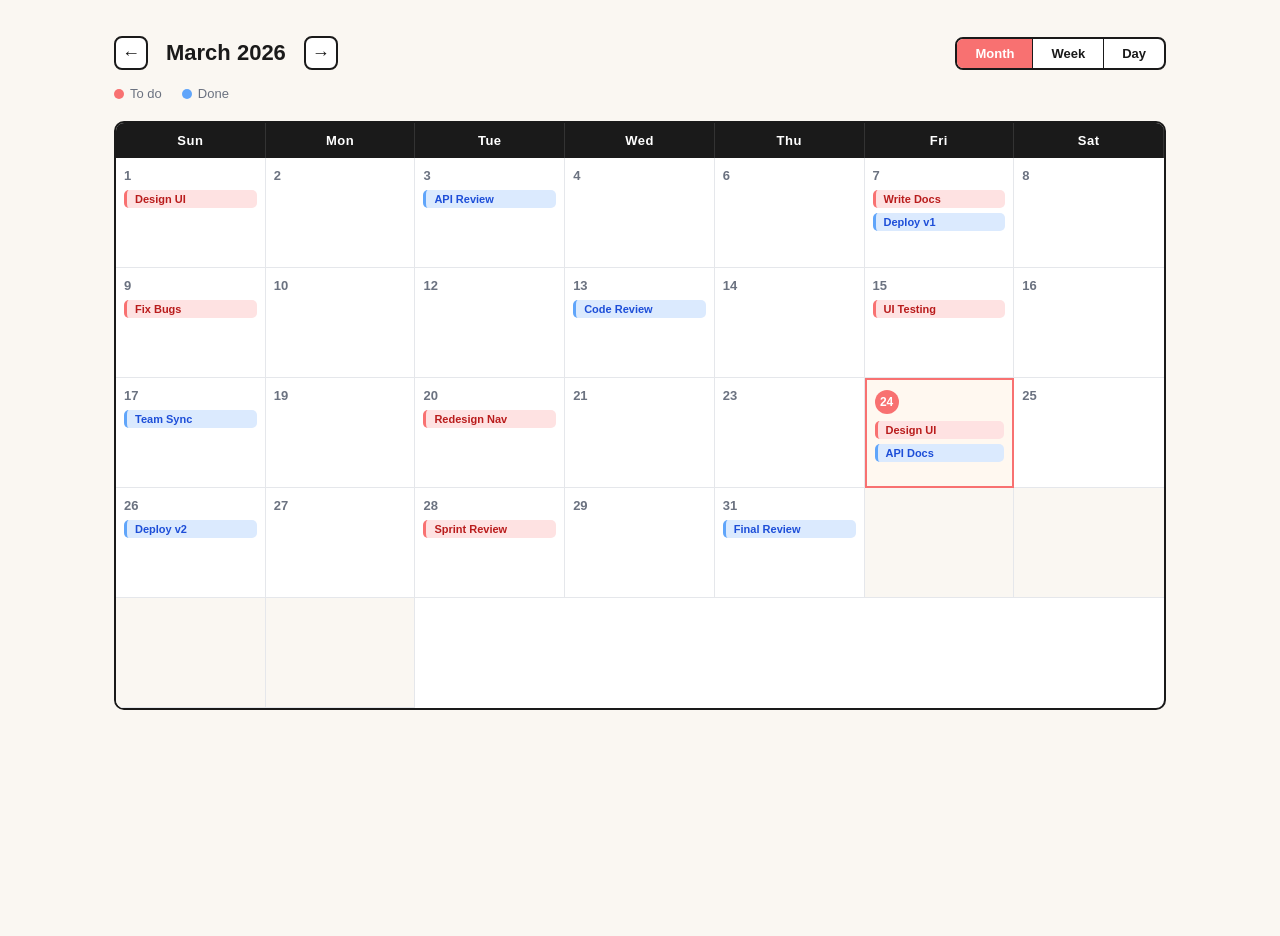
==== pages/calendar.html @ e608277b "added calender page" ====
<!DOCTYPE html>
<html lang="en">
<head>
  <meta charset="UTF-8" />
  <meta name="viewport" content="width=device-width, initial-scale=1.0"/>
  <title>Task Management System - Calendar</title>
  <link rel="stylesheet" href="../css/calendar.css" />
</head>
<body>
  <!-- Page Content -->
  <div class="page-wrapper">

    <!-- Calendar Header -->
    <div class="cal-header">
      <div class="cal-nav">
        <a href="#" class="cal-arrow">&#8592;</a>
        <h2 class="cal-month">March 2026</h2>
        <a href="#" class="cal-arrow">&#8594;</a>
      </div>
      <div class="cal-view-tabs">
        <a href="#" class="view-tab active">Month</a>
        <a href="#" class="view-tab">Week</a>
        <a href="#" class="view-tab">Day</a>
      </div>
    </div>

    <!-- Legend -->
    <div class="legend">
      <span class="legend-item"><span class="dot dot-pink"></span> To do</span>
      <span class="legend-item"><span class="dot dot-blue"></span> Done</span>
    </div>

    <!-- Calendar Grid -->
    <div class="calendar">

      <!-- Day Labels -->
      <div class="day-label">Sun</div>
      <div class="day-label">Mon</div>
      <div class="day-label">Tue</div>
      <div class="day-label">Wed</div>
      <div class="day-label">Thu</div>
      <div class="day-label">Fri</div>
      <div class="day-label">Sat</div>

      <div class="day-cell">
        <span class="day-num">1</span>
        <a  class="task-chip chip-pink">Design UI</a>
      </div>
      <div class="day-cell">
        <span class="day-num">2</span>
      </div>
      <div class="day-cell">
        <span class="day-num">3</span>
        <a  class="task-chip chip-blue">API Review</a>
      </div>
      <div class="day-cell">
        <span class="day-num">4</span>
      </div>
      <div class="day-cell">
        <span class="day-num">6</span>
      </div>
      <div class="day-cell">
        <span class="day-num">7</span>
        <a  class="task-chip chip-pink">Write Docs</a>
        <a  class="task-chip chip-blue">Deploy v1</a>
      </div>

      <div class="day-cell">
        <span class="day-num">8</span>
      </div>
      <div class="day-cell">
        <span class="day-num">9</span>
        <a  class="task-chip chip-pink">Fix Bugs</a>
      </div>
      <div class="day-cell">
        <span class="day-num">10</span>
      </div>
   
      <div class="day-cell">
        <span class="day-num">12</span>
      </div>
      <div class="day-cell">
        <span class="day-num">13</span>
        <a  class="task-chip chip-blue">Code Review</a>
      </div>
      <div class="day-cell">
        <span class="day-num">14</span>
      </div>

      <!-- Week 3 -->
      <div class="day-cell">
        <span class="day-num">15</span>
        <a  class="task-chip chip-pink">UI Testing</a>
      </div>
      <div class="day-cell">
        <span class="day-num">16</span>
      </div>
      <div class="day-cell">
        <span class="day-num">17</span>
        <a  class="task-chip chip-blue">Team Sync</a>
      </div>
   
      <div class="day-cell">
        <span class="day-num">19</span>
      </div>
      <div class="day-cell">
        <span class="day-num">20</span>
        <a  class="task-chip chip-pink">Redesign Nav</a>
      </div>
      <div class="day-cell">
        <span class="day-num">21</span>
      </div>

      <div class="day-cell">
        <span class="day-num">23</span>
      </div>
      <div class="day-cell today">
        <span class="day-num today-num">24</span>
        <a  class="task-chip chip-pink">Design UI</a>
        <a  class="task-chip chip-blue">API Docs</a>
      </div>
      <div class="day-cell">
        <span class="day-num">25</span>
      </div>
      <div class="day-cell">
        <span class="day-num">26</span>
        <a  class="task-chip chip-blue">Deploy v2</a>
      </div>
      <div class="day-cell">
        <span class="day-num">27</span>
      </div>
      <div class="day-cell">
        <span class="day-num">28</span>
        <a  class="task-chip chip-pink">Sprint Review</a>
      </div>

      <!-- Week 5 -->
      <div class="day-cell">
        <span class="day-num">29</span>
      </div>
      <div class="day-cell">
        <span class="day-num">31</span>
        <a  class="task-chip chip-blue">Final Review</a>
      </div>
      <!-- Empty cells to complete the 7-col grid -->
      <div class="day-cell empty"></div>
      <div class="day-cell empty"></div>
      <div class="day-cell empty"></div>
      <div class="day-cell empty"></div>

    </div>
    <!-- End Calendar Grid -->

  </div>
  <!-- End Page Wrapper -->

</body>
</html>
---- css/calendar.css ----
/* ===== Reset ===== */
*, *::before, *::after {
  box-sizing: border-box;
  margin: 0;
  padding: 0;
}

:root {
  --bg:           #faf7f2;
  --card-bg:      #ffffff;
  --border-dark:  #1a1a1a;
  --border-light: #e5e7eb;
  --pink:         #f87171;
  --pink-light:   #fee2e2;
  --blue:         #60a5fa;
  --blue-light:   #dbeafe;
  --yellow:       #fbbf24;
  --yellow-light: #fef9c3;
  --text:         #1a1a1a;
  --text-muted:   #6b7280;
  --radius:       10px;
}

body {
  font-family: \'Segoe UI\', sans-serif;
  background: var(--bg);
  color: var(--text);
  min-height: 100vh;
}

/* ===== Top Nav (matches dashboard) ===== */
.topnav {
  display: flex;
  align-items: center;
  justify-content: space-between;
  padding: 18px 40px;
  background: var(--bg);
  border-bottom: 2px solid var(--border-dark);
}

.nav-title {
  font-size: 22px;
  font-weight: 800;
  color: var(--text);
}

.nav-actions {
  display: flex;
  align-items: center;
  gap: 16px;
}

.btn-add {
  background: var(--blue);
  color: #fff;
  padding: 9px 22px;
  border-radius: 8px;
  font-size: 14px;
  font-weight: 600;
  text-decoration: none;
  border: 2px solid var(--border-dark);
  transition: opacity 0.2s;
}
.btn-add:hover { opacity: 0.85; }

.btn-signout {
  font-size: 14px;
  font-weight: 500;
  color: var(--text);
  text-decoration: none;
}
.btn-signout:hover { text-decoration: underline; }

/* ===== Tab Bar (matches dashboard List/Board) ===== */
.tab-bar {
  display: flex;
  gap: 0;
  padding: 0 40px;
  background: var(--bg);
  border-bottom: 2px solid var(--border-dark);
}

.tab {
  padding: 12px 22px;
  font-size: 14px;
  font-weight: 600;
  color: var(--text);
  text-decoration: none;
  border-right: 1px solid var(--border-light);
  transition: background 0.15s;
}
.tab:hover { background: #f0ebe3; }
.tab.active {
  background: var(--pink);
  color: #fff;
}

/* ===== Page Wrapper ===== */
.page-wrapper {
  max-width: 1100px;
  margin: 36px auto;
  padding: 0 24px;
}

/* ===== Calendar Header ===== */
.cal-header {
  display: flex;
  align-items: center;
  justify-content: space-between;
  margin-bottom: 16px;
  flex-wrap: wrap;
  gap: 12px;
}

.cal-nav {
  display: flex;
  align-items: center;
  gap: 18px;
}

.cal-month {
  font-size: 22px;
  font-weight: 800;
}

.cal-arrow {
  font-size: 18px;
  color: var(--text);
  text-decoration: none;
  width: 34px; height: 34px;
  border: 2px solid var(--border-dark);
  border-radius: 8px;
  display: flex; align-items: center; justify-content: center;
  background: var(--card-bg);
  transition: background 0.15s;
}
.cal-arrow:hover { background: var(--pink-light); }

.cal-view-tabs {
  display: flex;
  border: 2px solid var(--border-dark);
  border-radius: 8px;
  overflow: hidden;
  background: var(--card-bg);
}
.view-tab {
  padding: 7px 18px;
  font-size: 13px;
  font-weight: 600;
  color: var(--text);
  text-decoration: none;
  border-right: 1px solid var(--border-dark);
  transition: background 0.15s;
}
.view-tab:last-child { border-right: none; }
.view-tab:hover { background: #f0ebe3; }
.view-tab.active {
  background: var(--pink);
  color: #fff;
}

/* ===== Legend ===== */
.legend {
  display: flex;
  gap: 20px;
  margin-bottom: 20px;
}
.legend-item {
  display: flex;
  align-items: center;
  gap: 6px;
  font-size: 13px;
  color: var(--text-muted);
  font-weight: 500;
}
.dot {
  width: 10px; height: 10px;
  border-radius: 50%;
  display: inline-block;
}
.dot-pink   { background: var(--pink); }
.dot-blue   { background: var(--blue); }
.dot-yellow { background: var(--yellow); }

/* ===== Calendar Grid ===== */
.calendar {
  display: grid;
  grid-template-columns: repeat(7, 1fr);
  border: 2px solid var(--border-dark);
  border-radius: var(--radius);
  overflow: hidden;
  background: var(--card-bg);
}

/* Day labels row */
.day-label {
  background: var(--text);
  color: #fff;
  text-align: center;
  padding: 10px 0;
  font-size: 13px;
  font-weight: 700;
  letter-spacing: 0.5px;
  border-right: 1px solid #333;
}
.day-label:last-child { border-right: none; }

/* Day cells */
.day-cell {
  min-height: 110px;
  padding: 10px 8px 8px;
  border-right: 1px solid var(--border-light);
  border-bottom: 1px solid var(--border-light);
  display: flex;
  flex-direction: column;
  gap: 5px;
  background: var(--card-bg);
  transition: background 0.15s;
}
.day-cell:hover { background: #fdf4ed; }
.day-cell:nth-child(7n) { border-right: none; }
.day-cell.empty { background: #faf7f2; }

.day-num {
  font-size: 13px;
  font-weight: 700;
  color: var(--text-muted);
  margin-bottom: 2px;
}

/* Today highlight */
.day-cell.today {
  background: #fff8f0;
  border: 2px solid var(--pink);
  border-radius: 0;
  position: relative;
}
.today-num {
  background: var(--pink);
  color: #fff !important;
  width: 24px; height: 24px;
  border-radius: 50%;
  display: flex !important;
  align-items: center;
  justify-content: center;
  font-size: 12px !important;
}

/* ===== Task Chips ===== */
.task-chip {
  display: block;
  font-size: 11px;
  font-weight: 600;
  padding: 3px 8px;
  border-radius: 5px;
  text-decoration: none;
  white-space: nowrap;
  overflow: hidden;
  text-overflow: ellipsis;
  border-left: 3px solid transparent;
  transition: opacity 0.15s;
}
.task-chip:hover { opacity: 0.75; }

.chip-pink {
  background: var(--pink-light);
  color: #b91c1c;
  border-left-color: var(--pink);
}
.chip-blue {
  background: var(--blue-light);
  color: #1d4ed8;
  border-left-color: var(--blue);
}
.chip-yellow {
  background: var(--yellow-light);
  color: #92400e;
  border-left-color: var(--yellow);
}
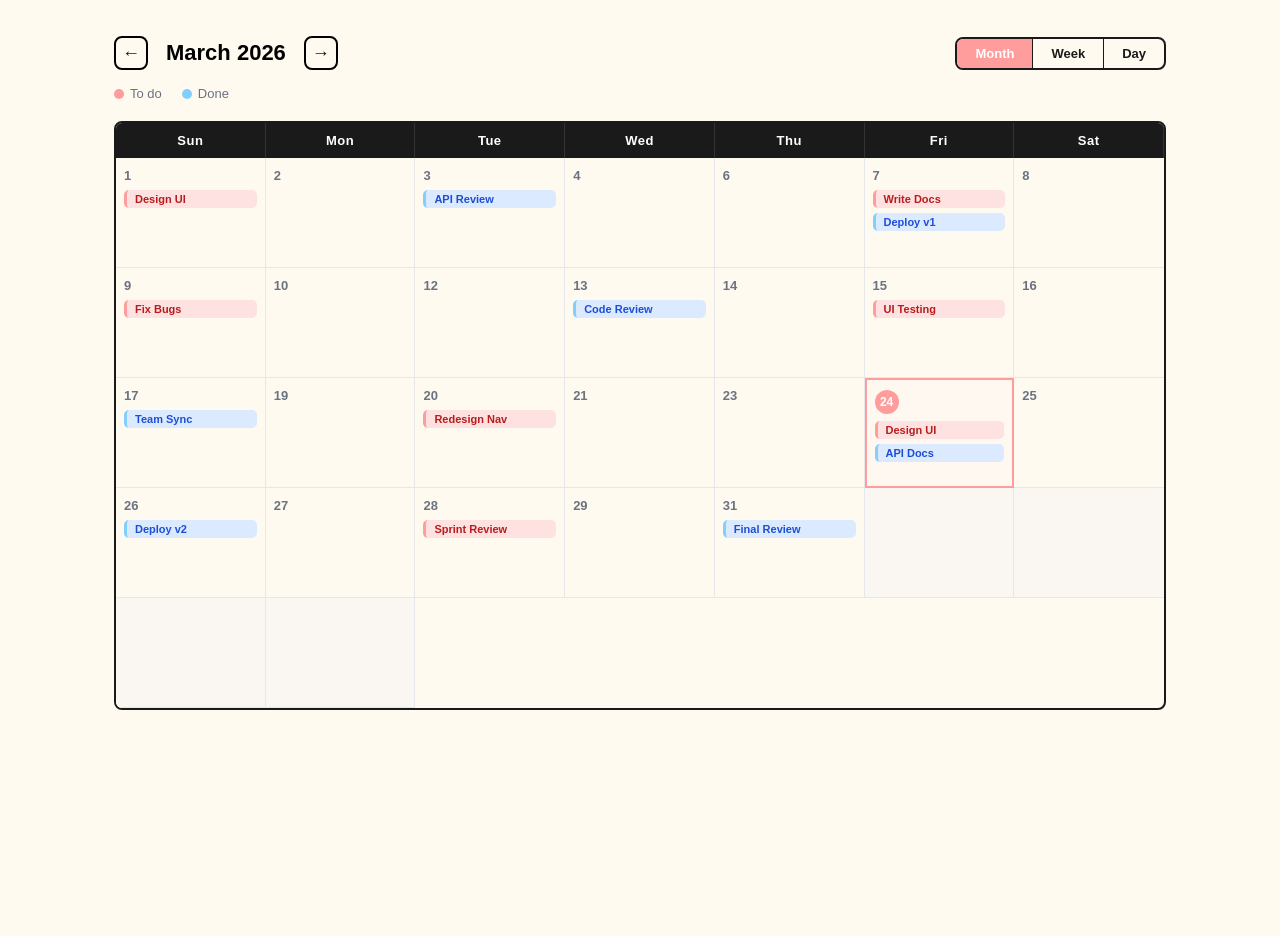
==== commit ff154bd8: "Refactor dashboard and user authentication pages; add reports and team management features - Updated" ====
--- a/pages/calendar.html
+++ b/pages/calendar.html
@@ -1,158 +1,156 @@
-<!DOCTYPE html>
+<!doctype html>
 <html lang="en">
-<head>
-  <meta charset="UTF-8" />
-  <meta name="viewport" content="width=device-width, initial-scale=1.0"/>
-  <title>Task Management System - Calendar</title>
-  <link rel="stylesheet" href="../css/calendar.css" />
-</head>
-<body>
-  <!-- Page Content -->
-  <div class="page-wrapper">
-
-    <!-- Calendar Header -->
-    <div class="cal-header">
-      <div class="cal-nav">
-        <a href="#" class="cal-arrow">&#8592;</a>
-        <h2 class="cal-month">March 2026</h2>
-        <a href="#" class="cal-arrow">&#8594;</a>
-      </div>
-      <div class="cal-view-tabs">
-        <a href="#" class="view-tab active">Month</a>
-        <a href="#" class="view-tab">Week</a>
-        <a href="#" class="view-tab">Day</a>
-      </div>
-    </div>
-
-    <!-- Legend -->
-    <div class="legend">
-      <span class="legend-item"><span class="dot dot-pink"></span> To do</span>
-      <span class="legend-item"><span class="dot dot-blue"></span> Done</span>
-    </div>
-
-    <!-- Calendar Grid -->
-    <div class="calendar">
-
-      <!-- Day Labels -->
-      <div class="day-label">Sun</div>
-      <div class="day-label">Mon</div>
-      <div class="day-label">Tue</div>
-      <div class="day-label">Wed</div>
-      <div class="day-label">Thu</div>
-      <div class="day-label">Fri</div>
-      <div class="day-label">Sat</div>
-
-      <div class="day-cell">
-        <span class="day-num">1</span>
-        <a  class="task-chip chip-pink">Design UI</a>
-      </div>
-      <div class="day-cell">
-        <span class="day-num">2</span>
-      </div>
-      <div class="day-cell">
-        <span class="day-num">3</span>
-        <a  class="task-chip chip-blue">API Review</a>
-      </div>
-      <div class="day-cell">
-        <span class="day-num">4</span>
-      </div>
-      <div class="day-cell">
-        <span class="day-num">6</span>
-      </div>
-      <div class="day-cell">
-        <span class="day-num">7</span>
-        <a  class="task-chip chip-pink">Write Docs</a>
-        <a  class="task-chip chip-blue">Deploy v1</a>
+  <head>
+    <meta charset="UTF-8" />
+    <meta name="viewport" content="width=device-width, initial-scale=1.0" />
+    <title>Calendar</title>
+    <link rel="stylesheet" href="../css/calendar.css" />
+    <link rel="stylesheet" href="../css/main.css" />
+  </head>
+  <body>
+    <!-- Page Content -->
+    <div class="page-wrapper">
+      <!-- Calendar Header -->
+      <div class="cal-header">
+        <div class="cal-nav">
+          <a href="#" class="cal-arrow">&#8592;</a>
+          <h2 class="cal-month">March 2026</h2>
+          <a href="#" class="cal-arrow">&#8594;</a>
+        </div>
+        <div class="cal-view-tabs">
+          <a href="#" class="view-tab active">Month</a>
+          <a href="#" class="view-tab">Week</a>
+          <a href="#" class="view-tab">Day</a>
+        </div>
       </div>
 
-      <div class="day-cell">
-        <span class="day-num">8</span>
-      </div>
-      <div class="day-cell">
-        <span class="day-num">9</span>
-        <a  class="task-chip chip-pink">Fix Bugs</a>
-      </div>
-      <div class="day-cell">
-        <span class="day-num">10</span>
-      </div>
-   
-      <div class="day-cell">
-        <span class="day-num">12</span>
-      </div>
-      <div class="day-cell">
-        <span class="day-num">13</span>
-        <a  class="task-chip chip-blue">Code Review</a>
-      </div>
-      <div class="day-cell">
-        <span class="day-num">14</span>
+      <!-- Legend -->
+      <div class="legend">
+        <span class="legend-item"
+          ><span class="dot dot-pink"></span> To do</span
+        >
+        <span class="legend-item"><span class="dot dot-blue"></span> Done</span>
       </div>
 
-      <!-- Week 3 -->
-      <div class="day-cell">
-        <span class="day-num">15</span>
-        <a  class="task-chip chip-pink">UI Testing</a>
+      <!-- Calendar Grid -->
+      <div class="calendar">
+        <!-- Day Labels -->
+        <div class="day-label">Sun</div>
+        <div class="day-label">Mon</div>
+        <div class="day-label">Tue</div>
+        <div class="day-label">Wed</div>
+        <div class="day-label">Thu</div>
+        <div class="day-label">Fri</div>
+        <div class="day-label">Sat</div>
+
+        <div class="day-cell">
+          <span class="day-num">1</span>
+          <a class="task-chip chip-pink">Design UI</a>
+        </div>
+        <div class="day-cell">
+          <span class="day-num">2</span>
+        </div>
+        <div class="day-cell">
+          <span class="day-num">3</span>
+          <a class="task-chip chip-blue">API Review</a>
+        </div>
+        <div class="day-cell">
+          <span class="day-num">4</span>
+        </div>
+        <div class="day-cell">
+          <span class="day-num">6</span>
+        </div>
+        <div class="day-cell">
+          <span class="day-num">7</span>
+          <a class="task-chip chip-pink">Write Docs</a>
+          <a class="task-chip chip-blue">Deploy v1</a>
+        </div>
+
+        <div class="day-cell">
+          <span class="day-num">8</span>
+        </div>
+        <div class="day-cell">
+          <span class="day-num">9</span>
+          <a class="task-chip chip-pink">Fix Bugs</a>
+        </div>
+        <div class="day-cell">
+          <span class="day-num">10</span>
+        </div>
+
+        <div class="day-cell">
+          <span class="day-num">12</span>
+        </div>
+        <div class="day-cell">
+          <span class="day-num">13</span>
+          <a class="task-chip chip-blue">Code Review</a>
+        </div>
+        <div class="day-cell">
+          <span class="day-num">14</span>
+        </div>
+
+        <!-- Week 3 -->
+        <div class="day-cell">
+          <span class="day-num">15</span>
+          <a class="task-chip chip-pink">UI Testing</a>
+        </div>
+        <div class="day-cell">
+          <span class="day-num">16</span>
+        </div>
+        <div class="day-cell">
+          <span class="day-num">17</span>
+          <a class="task-chip chip-blue">Team Sync</a>
+        </div>
+
+        <div class="day-cell">
+          <span class="day-num">19</span>
+        </div>
+        <div class="day-cell">
+          <span class="day-num">20</span>
+          <a class="task-chip chip-pink">Redesign Nav</a>
+        </div>
+        <div class="day-cell">
+          <span class="day-num">21</span>
+        </div>
+
+        <div class="day-cell">
+          <span class="day-num">23</span>
+        </div>
+        <div class="day-cell today">
+          <span class="day-num today-num">24</span>
+          <a class="task-chip chip-pink">Design UI</a>
+          <a class="task-chip chip-blue">API Docs</a>
+        </div>
+        <div class="day-cell">
+          <span class="day-num">25</span>
+        </div>
+        <div class="day-cell">
+          <span class="day-num">26</span>
+          <a class="task-chip chip-blue">Deploy v2</a>
+        </div>
+        <div class="day-cell">
+          <span class="day-num">27</span>
+        </div>
+        <div class="day-cell">
+          <span class="day-num">28</span>
+          <a class="task-chip chip-pink">Sprint Review</a>
+        </div>
+
+        <!-- Week 5 -->
+        <div class="day-cell">
+          <span class="day-num">29</span>
+        </div>
+        <div class="day-cell">
+          <span class="day-num">31</span>
+          <a class="task-chip chip-blue">Final Review</a>
+        </div>
+        <!-- Empty cells to complete the 7-col grid -->
+        <div class="day-cell empty"></div>
+        <div class="day-cell empty"></div>
+        <div class="day-cell empty"></div>
+        <div class="day-cell empty"></div>
       </div>
-      <div class="day-cell">
-        <span class="day-num">16</span>
-      </div>
-      <div class="day-cell">
-        <span class="day-num">17</span>
-        <a  class="task-chip chip-blue">Team Sync</a>
-      </div>
-   
-      <div class="day-cell">
-        <span class="day-num">19</span>
-      </div>
-      <div class="day-cell">
-        <span class="day-num">20</span>
-        <a  class="task-chip chip-pink">Redesign Nav</a>
-      </div>
-      <div class="day-cell">
-        <span class="day-num">21</span>
-      </div>
-
-      <div class="day-cell">
-        <span class="day-num">23</span>
-      </div>
-      <div class="day-cell today">
-        <span class="day-num today-num">24</span>
-        <a  class="task-chip chip-pink">Design UI</a>
-        <a  class="task-chip chip-blue">API Docs</a>
-      </div>
-      <div class="day-cell">
-        <span class="day-num">25</span>
-      </div>
-      <div class="day-cell">
-        <span class="day-num">26</span>
-        <a  class="task-chip chip-blue">Deploy v2</a>
-      </div>
-      <div class="day-cell">
-        <span class="day-num">27</span>
-      </div>
-      <div class="day-cell">
-        <span class="day-num">28</span>
-        <a  class="task-chip chip-pink">Sprint Review</a>
-      </div>
-
-      <!-- Week 5 -->
-      <div class="day-cell">
-        <span class="day-num">29</span>
-      </div>
-      <div class="day-cell">
-        <span class="day-num">31</span>
-        <a  class="task-chip chip-blue">Final Review</a>
-      </div>
-      <!-- Empty cells to complete the 7-col grid -->
-      <div class="day-cell empty"></div>
-      <div class="day-cell empty"></div>
-      <div class="day-cell empty"></div>
-      <div class="day-cell empty"></div>
-
+      <!-- End Calendar Grid -->
     </div>
-    <!-- End Calendar Grid -->
-
-  </div>
-  <!-- End Page Wrapper -->
-
-</body>
-</html>+    <!-- End Page Wrapper -->
+  </body>
+</html>
--- a/css/calendar.css
+++ b/css/calendar.css
@@ -1,100 +1,3 @@
-/* ===== Reset ===== */
-*, *::before, *::after {
-  box-sizing: border-box;
-  margin: 0;
-  padding: 0;
-}
-
-:root {
-  --bg:           #faf7f2;
-  --card-bg:      #ffffff;
-  --border-dark:  #1a1a1a;
-  --border-light: #e5e7eb;
-  --pink:         #f87171;
-  --pink-light:   #fee2e2;
-  --blue:         #60a5fa;
-  --blue-light:   #dbeafe;
-  --yellow:       #fbbf24;
-  --yellow-light: #fef9c3;
-  --text:         #1a1a1a;
-  --text-muted:   #6b7280;
-  --radius:       10px;
-}
-
-body {
-  font-family: \'Segoe UI\', sans-serif;
-  background: var(--bg);
-  color: var(--text);
-  min-height: 100vh;
-}
-
-/* ===== Top Nav (matches dashboard) ===== */
-.topnav {
-  display: flex;
-  align-items: center;
-  justify-content: space-between;
-  padding: 18px 40px;
-  background: var(--bg);
-  border-bottom: 2px solid var(--border-dark);
-}
-
-.nav-title {
-  font-size: 22px;
-  font-weight: 800;
-  color: var(--text);
-}
-
-.nav-actions {
-  display: flex;
-  align-items: center;
-  gap: 16px;
-}
-
-.btn-add {
-  background: var(--blue);
-  color: #fff;
-  padding: 9px 22px;
-  border-radius: 8px;
-  font-size: 14px;
-  font-weight: 600;
-  text-decoration: none;
-  border: 2px solid var(--border-dark);
-  transition: opacity 0.2s;
-}
-.btn-add:hover { opacity: 0.85; }
-
-.btn-signout {
-  font-size: 14px;
-  font-weight: 500;
-  color: var(--text);
-  text-decoration: none;
-}
-.btn-signout:hover { text-decoration: underline; }
-
-/* ===== Tab Bar (matches dashboard List/Board) ===== */
-.tab-bar {
-  display: flex;
-  gap: 0;
-  padding: 0 40px;
-  background: var(--bg);
-  border-bottom: 2px solid var(--border-dark);
-}
-
-.tab {
-  padding: 12px 22px;
-  font-size: 14px;
-  font-weight: 600;
-  color: var(--text);
-  text-decoration: none;
-  border-right: 1px solid var(--border-light);
-  transition: background 0.15s;
-}
-.tab:hover { background: #f0ebe3; }
-.tab.active {
-  background: var(--pink);
-  color: #fff;
-}
-
 /* ===== Page Wrapper ===== */
 .page-wrapper {
   max-width: 1100px;
@@ -128,20 +31,20 @@
   color: var(--text);
   text-decoration: none;
   width: 34px; height: 34px;
-  border: 2px solid var(--border-dark);
+  border: 2px solid var(--black);
   border-radius: 8px;
   display: flex; align-items: center; justify-content: center;
-  background: var(--card-bg);
+  background: var(--beige);
   transition: background 0.15s;
 }
-.cal-arrow:hover { background: var(--pink-light); }
+.cal-arrow:hover { background: var(--pink); }
 
 .cal-view-tabs {
   display: flex;
   border: 2px solid var(--border-dark);
   border-radius: 8px;
   overflow: hidden;
-  background: var(--card-bg);
+  background: var(--beige);
 }
 .view-tab {
   padding: 7px 18px;
@@ -187,9 +90,9 @@
   display: grid;
   grid-template-columns: repeat(7, 1fr);
   border: 2px solid var(--border-dark);
-  border-radius: var(--radius);
+  border-radius: var(--radius-8);
   overflow: hidden;
-  background: var(--card-bg);
+  background: var(--beige);
 }
 
 /* Day labels row */
@@ -214,7 +117,7 @@
   display: flex;
   flex-direction: column;
   gap: 5px;
-  background: var(--card-bg);
+  background: var(--beige);
   transition: background 0.15s;
 }
 .day-cell:hover { background: #fdf4ed; }
@@ -272,8 +175,3 @@
   color: #1d4ed8;
   border-left-color: var(--blue);
 }
-.chip-yellow {
-  background: var(--yellow-light);
-  color: #92400e;
-  border-left-color: var(--yellow);
-}
--- a/css/main.css
+++ b/css/main.css
@@ -0,0 +1,259 @@
+*,
+*::before,
+*::after {
+  box-sizing: border-box;
+  margin: 0;
+  padding: 0;
+}
+
+/* elements inside forms */
+form * {
+  border: none;
+  outline: none;
+  font: inherit;
+  background-color: transparent;
+}
+
+button {
+  border: none;
+  font: inherit;
+  background-color: transparent;
+  cursor: pointer;
+}
+
+ul {
+  list-style: none;
+}
+
+a {
+  text-decoration: none;
+  color: inherit;
+}
+
+img {
+  max-width: 100%;
+}
+
+/* custom properties */
+:root {
+  /* font */
+  --font-family: "Inter", sans-serif;
+  --font-size-24: 24px;
+  --font-size-16: 16px;
+  --font-size-14: 14px;
+
+  /* color */
+  --black: #000;
+  --dark-gray: #504e4e;
+  --blue: #82cfff;
+  --pink: #ff9c9c;
+  --green: #abe5bc;
+  --beige: #fffaf0;
+  --white: #fff;
+  --border-dark: #1a1a1a;
+  --border-light: #e5e7eb;
+  --pink-light: #fee2e2;
+  --blue-light: #dbeafe;
+  --text: #1a1a1a;
+  --text-muted: #6b7280;
+  --gray: #9ca3af;
+  --gray-light: #f3f4f6;
+  --bg: #faf7f2;
+  --card-bg: #ffffff;
+  /* shadow */
+  --green-shadow: 6px 6px 0px var(--green);
+  --blue-shadow: 6px 6px 0px var(--blue);
+  --pink-shadow: 6px 6px 0px var(--pink);
+  --black-shadow: 4px 4px 0px var(--black);
+  --shadow: 0 2px 12px rgba(0, 0, 0, 0.07);
+  /* space */
+  --space-4: 4px;
+  --space-8: 8px;
+  --space-16: 16px;
+  --space-24: 24px;
+  --space-32: 32px;
+  --space-48: 48px;
+
+  /* radius */
+  --radius-8: 8px;
+  --radius-12: 12px;
+
+  /* form elements */
+  --input-height: 45px;
+}
+
+/* general */
+html,
+body {
+  height: 100%;
+}
+
+body {
+  background-color: var(--beige);
+  font-family: var(--font-family);
+}
+
+.max-width-container {
+  /* include padding values */
+  max-width: 1232px;
+  margin-inline: auto;
+  padding-inline: var(--space-16);
+}
+
+/* utility classes */
+.flex {
+  display: flex;
+}
+
+.justify-center {
+  justify-content: center;
+}
+
+.justify-between {
+  justify-content: space-between;
+}
+
+.items-center {
+  align-items: center;
+}
+
+.flex-column {
+  flex-direction: column;
+}
+
+.height-full {
+  height: 100%;
+}
+
+.text-center {
+  text-align: center;
+}
+
+.cursor-pointer {
+  cursor: pointer;
+}
+
+.white-background {
+  background-color: var(--white);
+}
+
+.blue-background {
+  background-color: var(--blue);
+}
+
+.pink-background {
+  background-color: var(--pink);
+}
+
+.green-background {
+  background-color: var(--green);
+}
+
+/* shared style */
+.button {
+  border: 2px solid var(--black);
+  box-shadow: var(--black-shadow);
+  border-radius: var(--radius-8);
+}
+
+.regular-button {
+  font-weight: 600;
+  padding-inline: var(--space-16);
+  height: var(--input-height);
+}
+
+.circle-button {
+  width: 50px;
+  height: 50px;
+  border-radius: 100%;
+  padding: var(--space-8);
+}
+
+.circle {
+  width: 14px;
+  height: 14px;
+  border-radius: 100%;
+}
+
+.form {
+  margin-top: var(--space-32);
+}
+
+.label {
+  font-weight: 600;
+  font-size: var(--font-size-16);
+  /* to apply margins for inline labels */
+  display: inline-block;
+  margin-top: var(--space-16);
+}
+
+.label:first-child {
+  margin-top: 0;
+}
+
+.secondary-label {
+  display: block;
+  font-weight: 500;
+  font-size: var(--font-size-14);
+  margin-top: var(--space-16);
+}
+
+.input,
+.textarea-input,
+.status-select {
+  border: 2px solid var(--black);
+  border-radius: var(--radius-8);
+  width: 100%;
+  padding: var(--space-16);
+  margin-top: var(--space-16);
+}
+
+.input,
+.status-select {
+  height: var(--input-height);
+}
+
+.textarea-input {
+  resize: none;
+}
+
+.status-select .arrow-icon {
+  transform: rotate(270deg);
+  /* move to top to fix alignment */
+  margin-bottom: var(--space-8);
+}
+
+.status-dropdown {
+  border: 2px solid var(--black);
+  border-radius: var(--radius-8);
+  margin-top: var(--space-4);
+  padding: var(--space-16);
+  /* add space between items */
+  display: flex;
+  flex-direction: column;
+  gap: var(--space-16);
+}
+
+.status-dropdown.hide {
+  display: none;
+}
+
+.status-dropdown .radio-label {
+  display: flex;
+  align-items: center;
+  gap: var(--space-8);
+  cursor: pointer;
+}
+
+.form .cta-button {
+  margin-top: var(--space-32);
+}
+
+/* media queries */
+@media (min-width: 768px) {
+  .divided-inputs-container {
+    display: grid;
+    grid-template-columns: repeat(3, 1fr);
+    column-gap: var(--space-16);
+  }
+}
